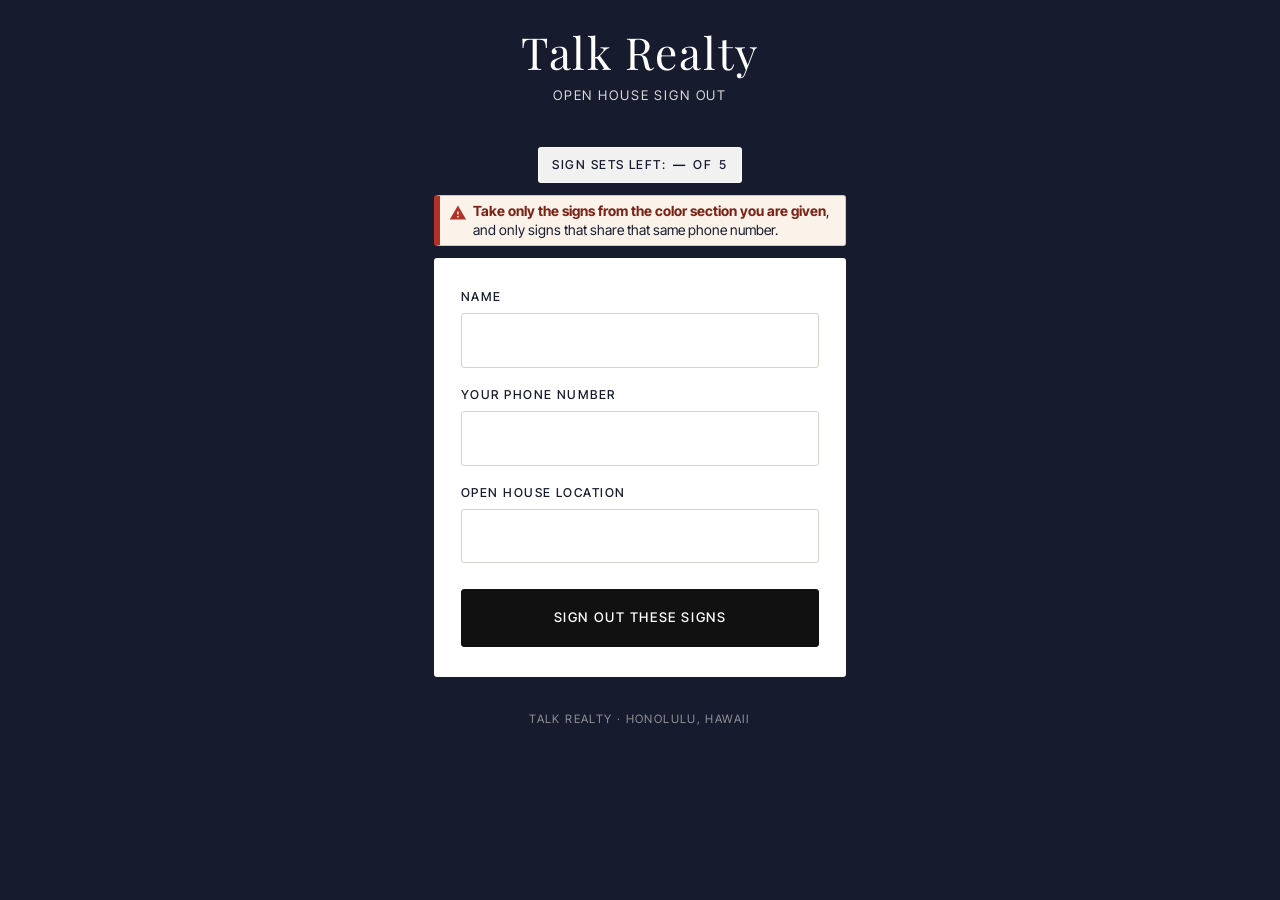
==== site/open-house-sign-out-sheet/index.html @ 8fc79e6e "Calm the sign-out page: no placeholder video, a static form card, a compact warning, and a test coun" ====
<!DOCTYPE html>
<html lang="en">
<head>
  <meta charset="utf-8">
  <meta name="viewport" content="width=device-width, initial-scale=1">
  <title>Talk Realty Open House Sign Out Sheet</title>
  <link rel="preconnect" href="https://fonts.googleapis.com">
  <link rel="preconnect" href="https://fonts.gstatic.com" crossorigin>
  <link rel="preload" as="style" href="https://fonts.googleapis.com/css2?family=Inter+Tight:wght@300;400;500;600;700&family=Playfair+Display:wght@400;500&display=swap">
  <link rel="stylesheet" href="https://fonts.googleapis.com/css2?family=Inter+Tight:wght@300;400;500;600;700&family=Playfair+Display:wght@400;500&display=swap">
  <link rel="stylesheet" href="styles.css">
</head>
<body>
  <div class="bg-stage" aria-hidden="true">
    <video id="bg-video" class="bg-video" muted loop playsinline preload="none"></video>
    <div class="bg-overlay"></div>
  </div>

  <div id="test-badge" class="test-badge hidden" hidden>TEST MODE</div>

  <header class="brand" id="page-header">
    <div class="brand-inner">
      <p class="wordmark">Talk Realty</p>
      <h1>Open House Sign Out</h1>
    </div>
  </header>

  <main class="wrap" id="page-main">
    <p id="sign-sets-left" class="sign-sets-left" aria-live="polite">
      Sign sets left: <strong id="sign-sets-left-count">—</strong> of <span id="sign-sets-left-total">5</span>
      <span id="sign-sets-none" class="sign-sets-none hidden">None left</span>
    </p>

    <div class="warning" role="alert">
      <svg class="warning-icon" viewBox="0 0 24 24" aria-hidden="true" focusable="false">
        <path fill="currentColor" d="M1 21h22L12 2 1 21zm12-3h-2v-2h2v2zm0-4h-2v-4h2v4z"/>
      </svg>
      <p><strong class="warning-key">Take only the signs from the color section you are given</strong>, and only signs that share that same phone number.</p>
    </div>

    <form id="sign-out-form" class="card" novalidate>
      <label for="agent-name">Name</label>
      <input id="agent-name" name="agent_name" type="text" autocomplete="name" required>

      <label for="agent-phone">Your Phone Number</label>
      <input id="agent-phone" name="agent_phone" type="tel" inputmode="tel" autocomplete="tel" required>

      <label for="address">Open house location</label>
      <input id="address" name="address" type="text" autocomplete="street-address" required>

      <button type="submit" class="primary" id="submit-btn">Sign out these signs</button>
      <div id="form-msg" class="msg hidden"></div>
    </form>

    <p id="test-reset-wrap" class="test-reset-wrap hidden">
      <a id="test-reset-link" href="?test=1&amp;reset=1">Reset test colors</a>
      so you can try again and see every color, then the all-out message.
    </p>

    <footer>Talk Realty · Honolulu, Hawaii</footer>
  </main>

  <div id="confirm-screen" class="confirm-screen hidden" hidden aria-live="polite">
    <div class="confirm-copy">
      <p id="confirm-line" class="confirm-line">Your open house signs are the ones under the <span id="confirm-color-name" class="confirm-color-name"></span> label.</p>
      <p id="confirm-number" class="confirm-number"></p>
      <p id="confirm-reset-wrap" class="confirm-reset-wrap hidden"><a id="confirm-reset-link" href="?test=1&amp;reset=1">Reset test colors</a></p>
    </div>
  </div>

  <div id="all-out" class="all-out hidden" hidden role="alert">
    <div class="all-out-inner">
      <p id="all-out-left" class="sign-sets-left is-zero">Sign sets left: 0 of 5</p>
      <p id="all-out-msg">All sign colors are currently signed out. Please call Christopher at Talk Realty.</p>
      <p id="all-out-reset-wrap" class="confirm-reset-wrap hidden"><a id="all-out-reset-link" href="?test=1&amp;reset=1">Reset test colors</a></p>
    </div>
  </div>

  <script src="config.js"></script>
  <script src="app.js"></script>
  <script>SignOutSheet.initSignOut();</script>
</body>
</html>
---- site/open-house-sign-out-sheet/styles.css ----
/* Talk Realty Open House Sign Out Sheet
   Blend: Compass-like clean professionalism + Hawaii luxury serif/sans pairing.
   Title serif (Playfair Display 400, restrained). UI sans (Inter Tight).
   Palette drawn from navy #161b2e, near-black, white, and a quiet gold accent.
   No copied assets or logos. */
:root {
  --navy: #161b2e;
  --ink: #161b2e;
  --black: #111111;
  --gold: #c5a35a;
  --muted: #6b675f;
  --line: #d8d3c8;
  --cream: #f7f4ee;
  --white: #ffffff;
  --warn-bg: #fbf3ea;
  --warn-ink: #7a2418;
  --warn-edge: #b13228;
  --radius: 3px;
  --overlay: rgba(22, 27, 46, 0.58);
  --sans: "Inter Tight", "Helvetica Neue", Helvetica, Arial, sans-serif;
  --serif: "Playfair Display", Georgia, "Times New Roman", serif;
}
* { box-sizing: border-box; }
html, body {
  margin: 0;
  padding: 0;
  min-height: 100%;
  background: var(--navy);
  color: var(--ink);
  font-family: var(--sans);
  font-size: 17px;
  font-weight: 400;
  line-height: 1.5;
}
body {
  min-height: 100vh;
  position: relative;
}

.bg-stage {
  position: fixed;
  inset: 0;
  z-index: 0;
  overflow: hidden;
  background: var(--navy);
  pointer-events: none;
}
.bg-poster,
.bg-video {
  position: absolute;
  inset: 0;
  width: 100%;
  height: 100%;
  object-fit: cover;
  object-position: center;
}
.bg-video {
  opacity: 0;
  transition: opacity 0.6s ease;
}
.bg-video.is-on { opacity: 1; }
.bg-overlay {
  position: absolute;
  inset: 0;
  background: var(--overlay);
}

header.brand,
main.wrap,
.test-badge {
  position: relative;
  z-index: 1;
}

header.brand {
  padding: 1.6rem 1.15rem 0.2rem;
  text-align: center;
  background: transparent;
  color: var(--cream);
}
.brand-inner { max-width: 28rem; margin: 0 auto; }
.wordmark {
  margin: 0;
  font-family: var(--serif);
  font-weight: 400;
  font-size: clamp(2rem, 7vw, 2.6rem);
  letter-spacing: 0.04em;
  line-height: 1.15;
  color: #ffffff;
}
header.brand h1 {
  margin: 0.55rem 0 0;
  font-family: var(--sans);
  font-size: 0.78rem;
  font-weight: 400;
  letter-spacing: 0.14em;
  text-transform: uppercase;
  color: rgba(247, 244, 238, 0.88);
  line-height: 1.3;
}

.wrap {
  max-width: 26.5rem;
  margin: 0 auto;
  padding: 1.15rem 1.15rem 2.75rem;
}

.sign-sets-left {
  display: flex;
  align-items: center;
  justify-content: center;
  flex-wrap: wrap;
  gap: 0.25rem 0.4rem;
  width: fit-content;
  max-width: 100%;
  margin: 1.15rem auto 0;
  padding: 0.45rem 0.8rem;
  background: rgba(255, 255, 255, 0.94);
  color: var(--navy);
  border: 1px solid rgba(255, 255, 255, 0.7);
  border-radius: var(--radius);
  font-family: var(--sans);
  font-weight: 500;
  font-size: 0.72rem;
  letter-spacing: 0.12em;
  text-transform: uppercase;
  text-align: center;
}
.sign-sets-left.is-zero {
  background: var(--navy);
  color: var(--white);
  border-color: rgba(255, 255, 255, 0.35);
}
.sign-sets-none {
  display: inline;
  margin-left: 0.15rem;
  font-weight: 600;
  letter-spacing: 0.12em;
  text-transform: uppercase;
  font-size: 0.95em;
}
.sign-sets-none.hidden { display: none; }

.warning {
  display: flex;
  gap: 0.4rem;
  align-items: flex-start;
  background: var(--warn-bg);
  border: 1px solid #e3c4a4;
  border-left: 6px solid var(--warn-edge);
  border-radius: var(--radius);
  padding: 0.4rem 0.6rem 0.4rem 0.5rem;
  margin: 0.7rem 0;
}
.warning-icon {
  flex: 0 0 1.05rem;
  width: 1.05rem;
  height: 1.05rem;
  color: var(--warn-edge);
  margin-top: 0.12rem;
}
.warning p {
  margin: 0;
  flex: 1;
  min-width: 0;
  color: var(--ink);
  font-size: 0.82rem;
  line-height: 1.3;
  font-weight: 400;
}
.warning-key {
  font-weight: 700;
  color: var(--warn-ink);
}

.card {
  background: var(--white);
  border: 1px solid rgba(255, 255, 255, 0.85);
  border-radius: var(--radius);
  padding: 1.5rem 1.25rem 1.55rem;
  margin: 0.15rem 0 1rem;
}
@media (min-width: 640px) {
  .card { padding: 1.7rem 1.5rem 1.75rem; }
}

label {
  display: block;
  font-family: var(--sans);
  font-weight: 500;
  font-size: 0.72rem;
  letter-spacing: 0.12em;
  text-transform: uppercase;
  color: var(--navy);
  margin: 1.05rem 0 0.4rem;
}
label:first-of-type { margin-top: 0; }
input, select, button, textarea { font: inherit; width: 100%; }
input, select {
  background: var(--white);
  color: var(--ink);
  border: 1px solid var(--line);
  border-radius: var(--radius);
  padding: 0.8rem 0.85rem;
  min-height: 3.15rem;
  font-weight: 400;
  letter-spacing: 0.01em;
  transition: border-color 0.15s ease;
}
input:focus, select:focus {
  outline: none;
  border-color: var(--navy);
}

button.primary, button.secondary {
  margin-top: 1.5rem;
  min-height: 3.4rem;
  font-family: var(--sans);
  font-weight: 500;
  font-size: 0.78rem;
  letter-spacing: 0.12em;
  text-transform: uppercase;
  border-radius: var(--radius);
  cursor: pointer;
}
button.primary {
  background: var(--black);
  color: var(--white);
  border: 1px solid var(--black);
  transform: translateY(0);
  transition: background 0.15s ease, transform 0.08s ease;
}
button.primary:hover { background: #000000; }
button.primary:active { transform: translateY(1px); }
button.secondary {
  background: transparent;
  color: var(--navy);
  border: 1px solid var(--navy);
}
button:disabled { opacity: 0.55; cursor: default; transform: none; }

.msg {
  margin: 0.85rem 0 0;
  padding: 0.7rem 0.8rem;
  border: 1px solid var(--line);
  border-radius: var(--radius);
  background: var(--white);
  font-size: 0.95rem;
}
.msg.error { border-color: #8a3b2b; color: #6a2a1e; }
.msg.ok { border-top: 1px solid var(--navy); }
.hidden { display: none; }

.test-reset-wrap {
  margin: 0.5rem 0 0;
  color: rgba(247, 244, 238, 0.78);
  font-size: 0.88rem;
  text-align: center;
  font-weight: 300;
}
.test-reset-wrap a,
.confirm-reset-wrap a { font-weight: 600; }
.test-reset-wrap a { color: #ffffff; }

footer {
  margin-top: 2rem;
  color: rgba(247, 244, 238, 0.55);
  font-size: 0.68rem;
  font-weight: 400;
  text-align: center;
  letter-spacing: 0.12em;
  text-transform: uppercase;
}
footer .credit {
  display: block;
  margin-top: 0.35rem;
  letter-spacing: 0.08em;
  text-transform: none;
  font-size: 0.7rem;
  opacity: 0.85;
}
a { color: var(--navy); }

.test-badge {
  position: fixed;
  top: 0.7rem;
  right: 0.7rem;
  z-index: 400;
  background: transparent;
  color: #ffffff;
  font-size: 0.62rem;
  font-weight: 500;
  letter-spacing: 0.14em;
  text-transform: uppercase;
  padding: 0.28rem 0.5rem;
  border: 1px solid rgba(255, 255, 255, 0.7);
  border-radius: var(--radius);
}

/* Color reveal: restrained Playfair line, high-contrast, no gimmicky glow. */
.confirm-screen {
  position: fixed;
  inset: 0;
  z-index: 200;
  display: flex;
  align-items: center;
  justify-content: center;
  padding: 1.25rem;
  background: var(--fill-color, #161b2e);
  color: var(--fill-text, #ffffff);
  opacity: 0;
  transition: opacity 1.8s ease;
}
.confirm-screen.hidden { display: none; }
.confirm-screen.lit { opacity: 1; }
.confirm-copy {
  position: relative;
  text-align: center;
  max-width: min(22rem, 92vw);
  opacity: 0;
  transform: scale(0.985);
  transition: opacity 0.7s ease 1.35s, transform 0.7s ease 1.35s;
}
.confirm-screen.lit .confirm-copy,
.confirm-screen.ready .confirm-copy {
  opacity: 1;
  transform: scale(1);
}
.confirm-line {
  margin: 0;
  font-family: var(--serif);
  font-weight: 400;
  font-size: clamp(1.65rem, 5.8vw, 2.85rem);
  line-height: 1.28;
  letter-spacing: 0.02em;
}
.confirm-color-name {
  font-weight: 500;
  letter-spacing: 0.06em;
  text-transform: uppercase;
}
.confirm-number {
  margin: 0.9rem 0 0;
  font-family: var(--sans);
  font-size: 0.8rem;
  font-weight: 400;
  letter-spacing: 0.12em;
  text-transform: uppercase;
  line-height: 1.3;
  opacity: 0.92;
}
.confirm-reset-wrap {
  margin: 1.4rem 0 0;
  font-family: var(--sans);
  font-size: 0.78rem;
  font-weight: 500;
  letter-spacing: 0.12em;
  text-transform: uppercase;
}
.confirm-reset-wrap a { color: inherit; }

.all-out {
  position: fixed;
  inset: 0;
  z-index: 200;
  display: flex;
  align-items: center;
  justify-content: center;
  padding: 1.5rem;
  background: rgba(22, 27, 46, 0.72);
  color: var(--ink);
}
.all-out.hidden { display: none; }
.all-out-inner {
  max-width: 20rem;
  text-align: center;
  background: var(--cream);
  border: 1px solid var(--line);
  border-radius: var(--radius);
  padding: 1.6rem 1.3rem;
}
.all-out .sign-sets-left { margin: 0 auto 1rem; }
.all-out p {
  margin: 0;
  text-align: center;
  font-family: var(--serif);
  font-size: clamp(1.2rem, 3.6vw, 1.7rem);
  font-weight: 400;
  line-height: 1.4;
  color: var(--navy);
  letter-spacing: 0.02em;
}
.all-out p.confirm-reset-wrap {
  margin-top: 1.15rem;
  font-family: var(--sans);
  font-size: 0.78rem;
  font-weight: 500;
  letter-spacing: 0.12em;
  text-transform: uppercase;
}

@media (max-width: 430px) {
  header.brand { padding-top: 1.35rem; }
  .wrap { padding: 0.85rem 1.05rem 2.25rem; }
  .warning { margin: 0.6rem 0; }
  .card { padding: 1.25rem 1.1rem 1.35rem; }
  label { margin-top: 0.9rem; }
  input, select { min-height: 3rem; }
  button.primary, button.secondary { margin-top: 1.25rem; min-height: 3.15rem; }
}

@media (prefers-reduced-motion: reduce) {
  .bg-video { display: none; }
  .confirm-screen,
  .confirm-copy,
  button.primary {
    transition: none;
  }
  .confirm-screen.lit,
  .confirm-screen.lit .confirm-copy,
  .confirm-screen.ready .confirm-copy {
    opacity: 1;
    transform: none;
  }
}
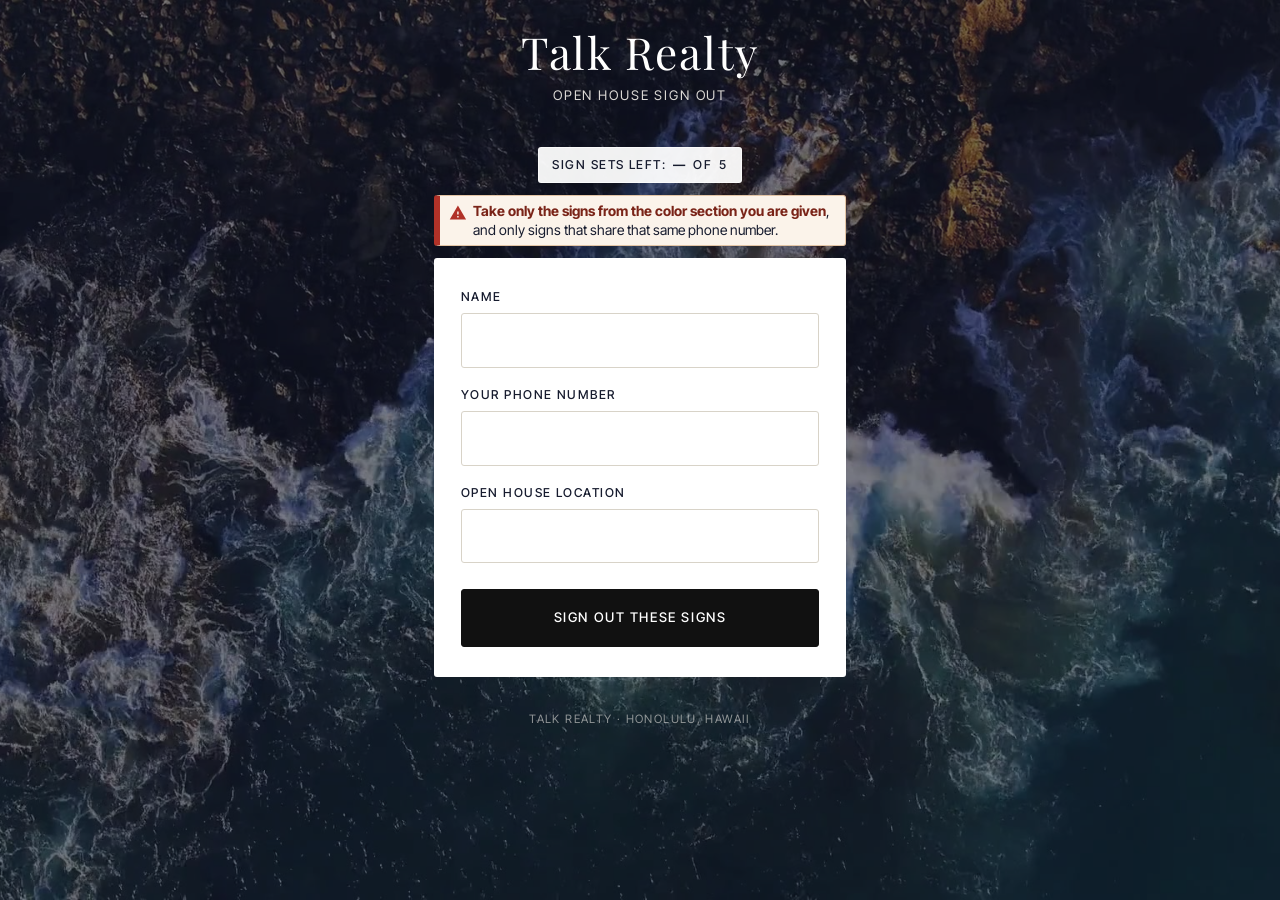
==== commit 855c36ed: "Add the sign-out page background video from Christopher's clip. The full-screen loop uses a 1080p de" ====
--- a/site/open-house-sign-out-sheet/index.html
+++ b/site/open-house-sign-out-sheet/index.html
@@ -12,7 +12,8 @@
 </head>
 <body>
   <div class="bg-stage" aria-hidden="true">
-    <video id="bg-video" class="bg-video" muted loop playsinline preload="none"></video>
+    <img id="bg-poster" class="bg-poster" alt="">
+    <video id="bg-video" class="bg-video" muted autoplay loop playsinline preload="none"></video>
     <div class="bg-overlay"></div>
   </div>
 
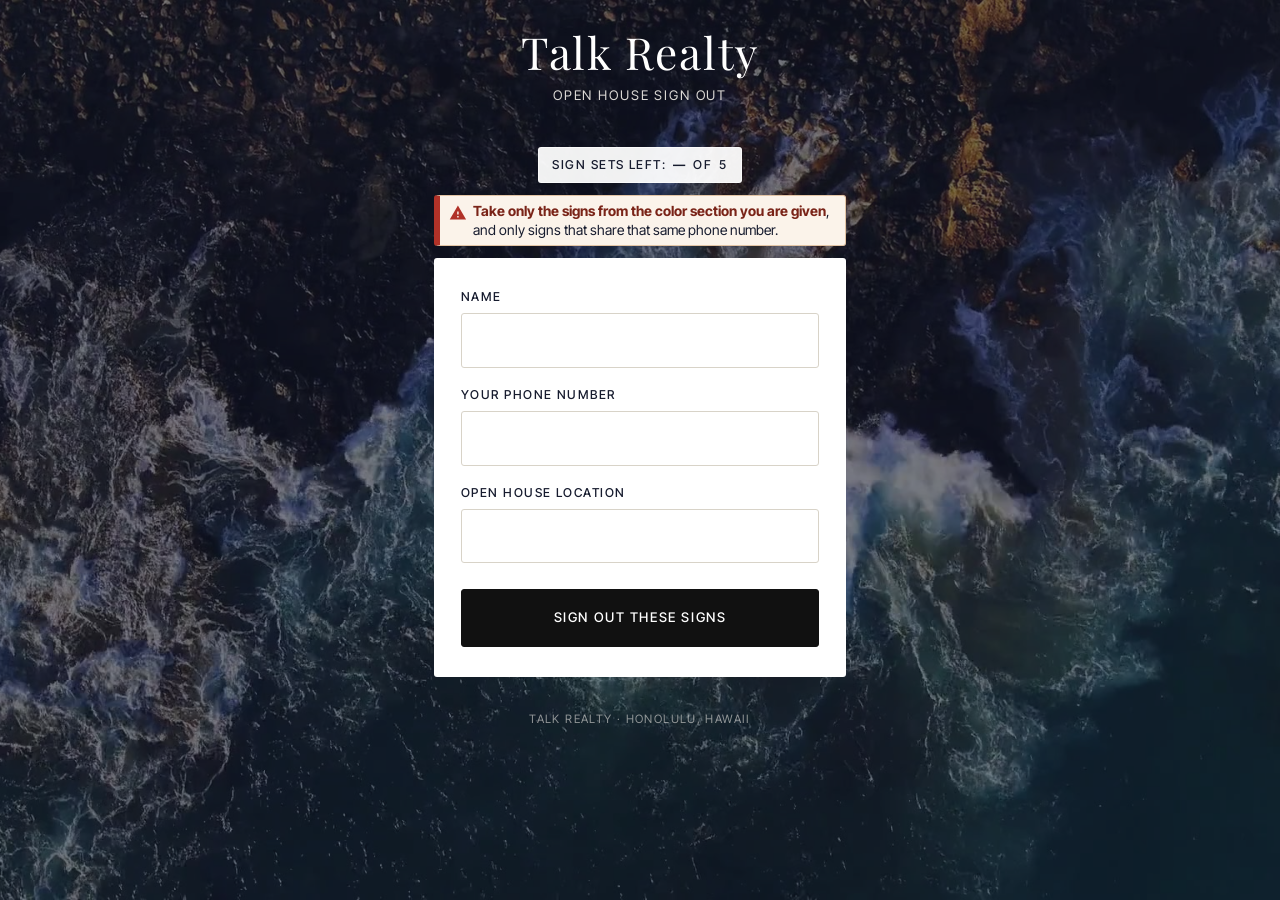
==== commit 762a5122: "Show a frosted overlay over the form when no sign colors are left. The form stays visible but disabl" ====
--- a/site/open-house-sign-out-sheet/index.html
+++ b/site/open-house-sign-out-sheet/index.html
@@ -6,8 +6,8 @@
   <title>Talk Realty Open House Sign Out Sheet</title>
   <link rel="preconnect" href="https://fonts.googleapis.com">
   <link rel="preconnect" href="https://fonts.gstatic.com" crossorigin>
-  <link rel="preload" as="style" href="https://fonts.googleapis.com/css2?family=Inter+Tight:wght@300;400;500;600;700&family=Playfair+Display:wght@400;500&display=swap">
-  <link rel="stylesheet" href="https://fonts.googleapis.com/css2?family=Inter+Tight:wght@300;400;500;600;700&family=Playfair+Display:wght@400;500&display=swap">
+  <link rel="preload" as="style" href="https://fonts.googleapis.com/css2?family=Inter+Tight:wght@300;400;500;600;700&family=Playfair+Display:wght@400;500;600&display=swap">
+  <link rel="stylesheet" href="https://fonts.googleapis.com/css2?family=Inter+Tight:wght@300;400;500;600;700&family=Playfair+Display:wght@400;500;600&display=swap">
   <link rel="stylesheet" href="styles.css">
 </head>
 <body>
@@ -39,23 +39,31 @@
       <p><strong class="warning-key">Take only the signs from the color section you are given</strong>, and only signs that share that same phone number.</p>
     </div>
 
-    <form id="sign-out-form" class="card" novalidate>
-      <label for="agent-name">Name</label>
-      <input id="agent-name" name="agent_name" type="text" autocomplete="name" required>
+    <div class="form-stage" id="form-stage">
+      <form id="sign-out-form" class="card" novalidate>
+        <label for="agent-name">Name</label>
+        <input id="agent-name" name="agent_name" type="text" autocomplete="name" required>
 
-      <label for="agent-phone">Your Phone Number</label>
-      <input id="agent-phone" name="agent_phone" type="tel" inputmode="tel" autocomplete="tel" required>
+        <label for="agent-phone">Your Phone Number</label>
+        <input id="agent-phone" name="agent_phone" type="tel" inputmode="tel" autocomplete="tel" required>
 
-      <label for="address">Open house location</label>
-      <input id="address" name="address" type="text" autocomplete="street-address" required>
+        <label for="address">Open house location</label>
+        <input id="address" name="address" type="text" autocomplete="street-address" required>
 
-      <button type="submit" class="primary" id="submit-btn">Sign out these signs</button>
-      <div id="form-msg" class="msg hidden"></div>
-    </form>
+        <button type="submit" class="primary" id="submit-btn">Sign out these signs</button>
+        <div id="form-msg" class="msg hidden"></div>
+      </form>
+      <div id="all-out" class="all-out-overlay hidden" hidden role="alert" aria-live="polite">
+        <div class="all-out-copy">
+          <p id="all-out-msg" class="all-out-title">All open house signs are currently out</p>
+          <p class="all-out-sub">None are available right now. Please check back later.</p>
+        </div>
+      </div>
+    </div>
 
     <p id="test-reset-wrap" class="test-reset-wrap hidden">
       <a id="test-reset-link" href="?test=1&amp;reset=1">Reset test colors</a>
-      so you can try again and see every color, then the all-out message.
+      so you can try again and see every color, then the all-out overlay.
     </p>
 
     <footer>Talk Realty · Honolulu, Hawaii</footer>
@@ -64,18 +72,13 @@
   <div id="confirm-screen" class="confirm-screen hidden" hidden aria-live="polite">
     <div class="confirm-copy">
       <p id="confirm-line" class="confirm-line">Your open house signs are the ones under the <span id="confirm-color-name" class="confirm-color-name"></span> label.</p>
-      <p id="confirm-number" class="confirm-number"></p>
-      <p id="confirm-reset-wrap" class="confirm-reset-wrap hidden"><a id="confirm-reset-link" href="?test=1&amp;reset=1">Reset test colors</a></p>
+      <p id="confirm-phone" class="confirm-phone">
+        <span id="confirm-number-label" class="confirm-number-label">Your open house signs phone number is</span>
+        <span id="confirm-number" class="confirm-number"></span>
+      </p>
     </div>
   </div>
 
-  <div id="all-out" class="all-out hidden" hidden role="alert">
-    <div class="all-out-inner">
-      <p id="all-out-left" class="sign-sets-left is-zero">Sign sets left: 0 of 5</p>
-      <p id="all-out-msg">All sign colors are currently signed out. Please call Christopher at Talk Realty.</p>
-      <p id="all-out-reset-wrap" class="confirm-reset-wrap hidden"><a id="all-out-reset-link" href="?test=1&amp;reset=1">Reset test colors</a></p>
-    </div>
-  </div>
 
   <script src="config.js"></script>
   <script src="app.js"></script>
--- a/site/open-house-sign-out-sheet/styles.css
+++ b/site/open-house-sign-out-sheet/styles.css
@@ -173,6 +173,11 @@
   color: var(--warn-ink);
 }
 
+.form-stage {
+  position: relative;
+  margin: 0.15rem 0 1rem;
+}
+.form-stage .card { margin: 0; }
 .card {
   background: var(--white);
   border: 1px solid rgba(255, 255, 255, 0.85);
@@ -316,7 +321,7 @@
 .confirm-copy {
   position: relative;
   text-align: center;
-  max-width: min(22rem, 92vw);
+  max-width: min(28rem, 92vw);
   opacity: 0;
   transform: scale(0.985);
   transition: opacity 0.7s ease 1.35s, transform 0.7s ease 1.35s;
@@ -339,15 +344,28 @@
   letter-spacing: 0.06em;
   text-transform: uppercase;
 }
+.confirm-phone {
+  margin: 1.15rem 0 0;
+}
+.confirm-number-label {
+  display: block;
+  margin: 0;
+  font-family: var(--serif);
+  font-weight: 400;
+  font-size: clamp(0.95rem, 2.6vw, 1.2rem);
+  line-height: 1.35;
+  letter-spacing: 0.02em;
+  opacity: 0.92;
+}
 .confirm-number {
-  margin: 0.9rem 0 0;
-  font-family: var(--sans);
-  font-size: 0.8rem;
-  font-weight: 400;
-  letter-spacing: 0.12em;
-  text-transform: uppercase;
-  line-height: 1.3;
-  opacity: 0.92;
+  display: block;
+  margin: 0.85rem 0 0;
+  font-family: var(--serif);
+  font-weight: 600;
+  /* Second-biggest line: about the headline size or slightly smaller. */
+  font-size: clamp(1.9rem, 8vw, 2.6rem);
+  line-height: 1.15;
+  letter-spacing: 0.08em;
 }
 .confirm-reset-wrap {
   margin: 1.4rem 0 0;
@@ -359,44 +377,45 @@
 }
 .confirm-reset-wrap a { color: inherit; }
 
-.all-out {
-  position: fixed;
+/* When no colors are left, the form stays visible under a frosted overlay. */
+.form-stage .all-out-overlay {
+  position: absolute;
   inset: 0;
-  z-index: 200;
+  z-index: 10;
   display: flex;
   align-items: center;
   justify-content: center;
-  padding: 1.5rem;
-  background: rgba(22, 27, 46, 0.72);
-  color: var(--ink);
-}
-.all-out.hidden { display: none; }
-.all-out-inner {
-  max-width: 20rem;
-  text-align: center;
-  background: var(--cream);
-  border: 1px solid var(--line);
-  border-radius: var(--radius);
-  padding: 1.6rem 1.3rem;
-}
-.all-out .sign-sets-left { margin: 0 auto 1rem; }
-.all-out p {
-  margin: 0;
-  text-align: center;
-  font-family: var(--serif);
-  font-size: clamp(1.2rem, 3.6vw, 1.7rem);
-  font-weight: 400;
+  padding: 1.4rem 1.2rem;
+  background: rgba(247, 244, 238, 0.66);
+  backdrop-filter: blur(12px) saturate(1.05);
+  -webkit-backdrop-filter: blur(12px) saturate(1.05);
+  border-radius: var(--radius);
+  color: var(--navy);
+  text-align: center;
+}
+.all-out-overlay.hidden { display: none; }
+#sign-out-form.is-locked,
+#sign-out-form.is-locked input,
+#sign-out-form.is-locked button {
+  pointer-events: none;
+}
+.all-out-copy { max-width: 18.5rem; }
+.all-out-title {
+  margin: 0;
+  font-family: var(--serif);
+  font-weight: 400;
+  font-size: clamp(1.45rem, 4.4vw, 1.9rem);
+  line-height: 1.28;
+  letter-spacing: 0.02em;
+}
+.all-out-sub {
+  margin: 0.7rem 0 0;
+  font-family: var(--serif);
+  font-weight: 400;
+  font-size: clamp(0.95rem, 2.6vw, 1.15rem);
   line-height: 1.4;
-  color: var(--navy);
   letter-spacing: 0.02em;
-}
-.all-out p.confirm-reset-wrap {
-  margin-top: 1.15rem;
-  font-family: var(--sans);
-  font-size: 0.78rem;
-  font-weight: 500;
-  letter-spacing: 0.12em;
-  text-transform: uppercase;
+  opacity: 0.88;
 }
 
 @media (max-width: 430px) {
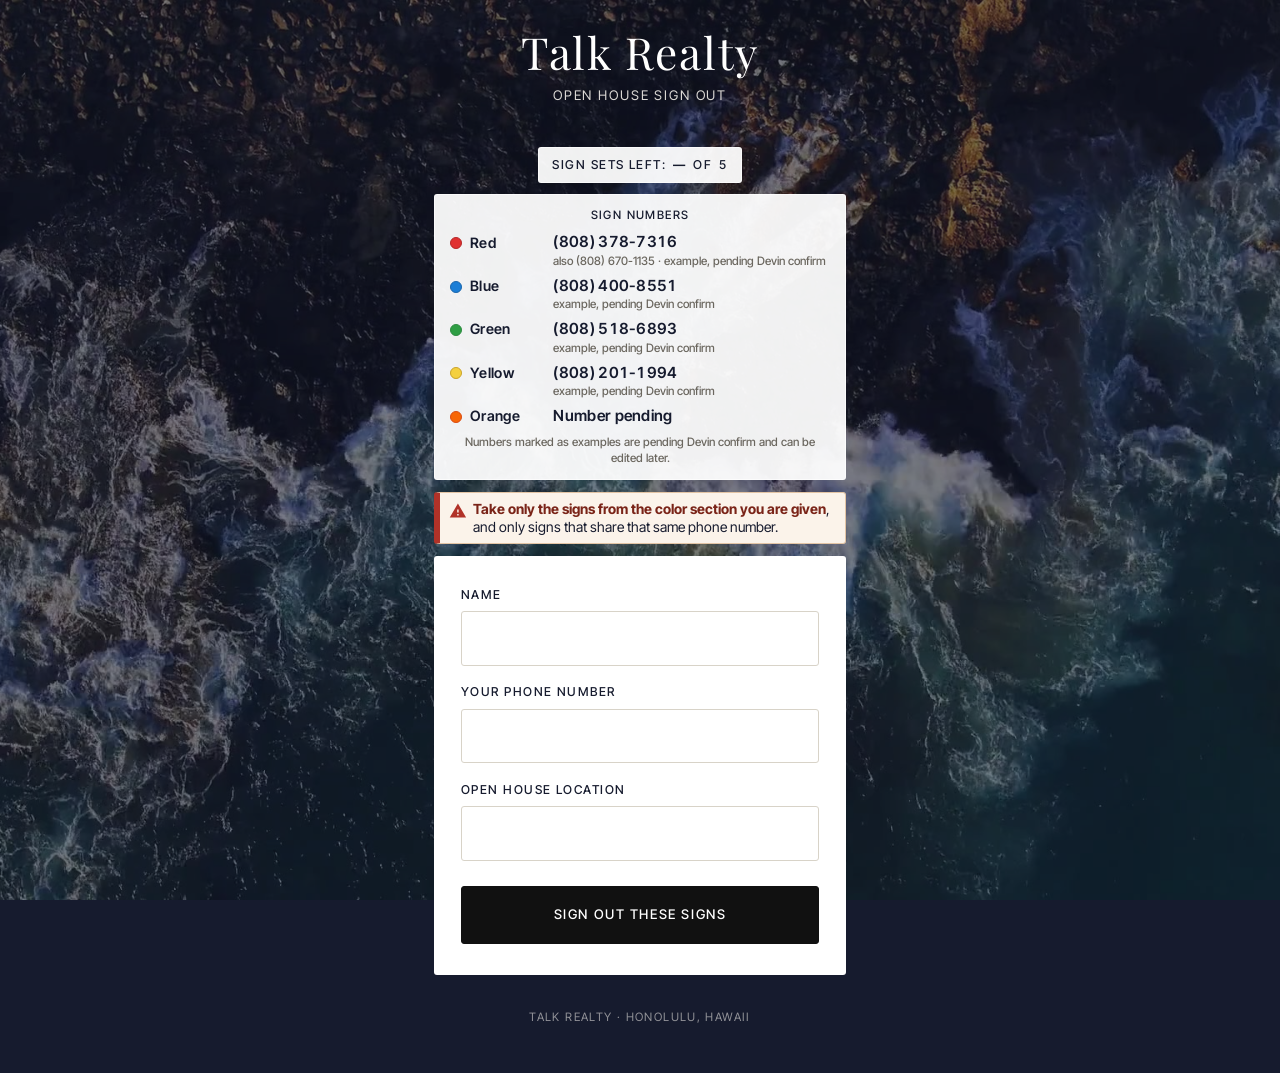
==== commit 08274ae3: "List each sign set with its phone number on the sign-out page. Blue, Green, and Yellow use the 2026 " ====
--- a/site/open-house-sign-out-sheet/index.html
+++ b/site/open-house-sign-out-sheet/index.html
@@ -31,6 +31,12 @@
       Sign sets left: <strong id="sign-sets-left-count">—</strong> of <span id="sign-sets-left-total">5</span>
       <span id="sign-sets-none" class="sign-sets-none hidden">None left</span>
     </p>
+
+    <section id="sign-list" class="sign-list" aria-label="Open house sign numbers">
+      <p class="sign-list-kicker">Sign numbers</p>
+      <ul id="sign-list-items" class="sign-list-items"></ul>
+      <p id="sign-list-note" class="sign-list-note hidden" hidden></p>
+    </section>
 
     <div class="warning" role="alert">
       <svg class="warning-icon" viewBox="0 0 24 24" aria-hidden="true" focusable="false">
@@ -75,6 +81,8 @@
       <p id="confirm-phone" class="confirm-phone">
         <span id="confirm-number-label" class="confirm-number-label">Your open house signs phone number is</span>
         <span id="confirm-number" class="confirm-number"></span>
+        <span id="confirm-alt" class="confirm-alt hidden" hidden></span>
+        <span id="confirm-example-note" class="confirm-example-note hidden" hidden></span>
       </p>
     </div>
   </div>
--- a/site/open-house-sign-out-sheet/styles.css
+++ b/site/open-house-sign-out-sheet/styles.css
@@ -141,6 +141,87 @@
 }
 .sign-sets-none.hidden { display: none; }
 
+.sign-list {
+  width: 100%;
+  margin: 0.65rem auto 0;
+  padding: 0.7rem 0.85rem 0.75rem;
+  background: rgba(255, 255, 255, 0.94);
+  color: var(--navy);
+  border: 1px solid rgba(255, 255, 255, 0.7);
+  border-radius: var(--radius);
+}
+.sign-list-kicker {
+  margin: 0 0 0.5rem;
+  font-family: var(--sans);
+  font-weight: 500;
+  font-size: 0.68rem;
+  letter-spacing: 0.12em;
+  text-transform: uppercase;
+  text-align: center;
+  color: var(--navy);
+}
+.sign-list-items {
+  list-style: none;
+  margin: 0;
+  padding: 0;
+  display: grid;
+  gap: 0.42rem;
+}
+.sign-list-item {
+  display: grid;
+  grid-template-columns: 0.7rem 4.4rem minmax(0, 1fr);
+  column-gap: 0.5rem;
+  align-items: start;
+}
+.sign-swatch {
+  width: 0.7rem;
+  height: 0.7rem;
+  margin-top: 0.28rem;
+  border-radius: 50%;
+  border: 1px solid rgba(22, 27, 46, 0.18);
+  flex-shrink: 0;
+}
+.sign-color-name {
+  font-family: var(--sans);
+  font-weight: 600;
+  font-size: 0.84rem;
+  letter-spacing: 0.02em;
+  line-height: 1.3;
+  padding-top: 0.06rem;
+}
+.sign-number-block {
+  min-width: 0;
+}
+.sign-number {
+  display: block;
+  font-family: var(--sans);
+  font-weight: 600;
+  font-size: 0.9rem;
+  letter-spacing: 0.02em;
+  line-height: 1.3;
+  font-variant-numeric: tabular-nums;
+}
+.sign-alt,
+.sign-example {
+  display: block;
+  margin: 0.08rem 0 0;
+  font-family: var(--sans);
+  font-weight: 500;
+  font-size: 0.68rem;
+  line-height: 1.3;
+  color: var(--muted);
+}
+.sign-list-note {
+  margin: 0.55rem 0 0;
+  text-align: center;
+  font-family: var(--sans);
+  font-weight: 500;
+  font-size: 0.68rem;
+  line-height: 1.35;
+  color: var(--muted);
+}
+.sign-list-note.hidden { display: none; }
+
 .warning {
   display: flex;
   gap: 0.4rem;
@@ -367,6 +448,28 @@
   line-height: 1.15;
   letter-spacing: 0.08em;
 }
+.confirm-alt {
+  display: block;
+  margin: 0.4rem 0 0;
+  font-family: var(--serif);
+  font-weight: 400;
+  font-size: clamp(0.95rem, 2.6vw, 1.15rem);
+  line-height: 1.3;
+  letter-spacing: 0.03em;
+  opacity: 0.9;
+}
+.confirm-example-note {
+  display: block;
+  margin: 0.55rem 0 0;
+  font-family: var(--sans);
+  font-weight: 500;
+  font-size: clamp(0.7rem, 2.1vw, 0.82rem);
+  line-height: 1.35;
+  letter-spacing: 0.04em;
+  opacity: 0.82;
+}
+.confirm-alt.hidden,
+.confirm-example-note.hidden { display: none; }
 .confirm-reset-wrap {
   margin: 1.4rem 0 0;
   font-family: var(--sans);
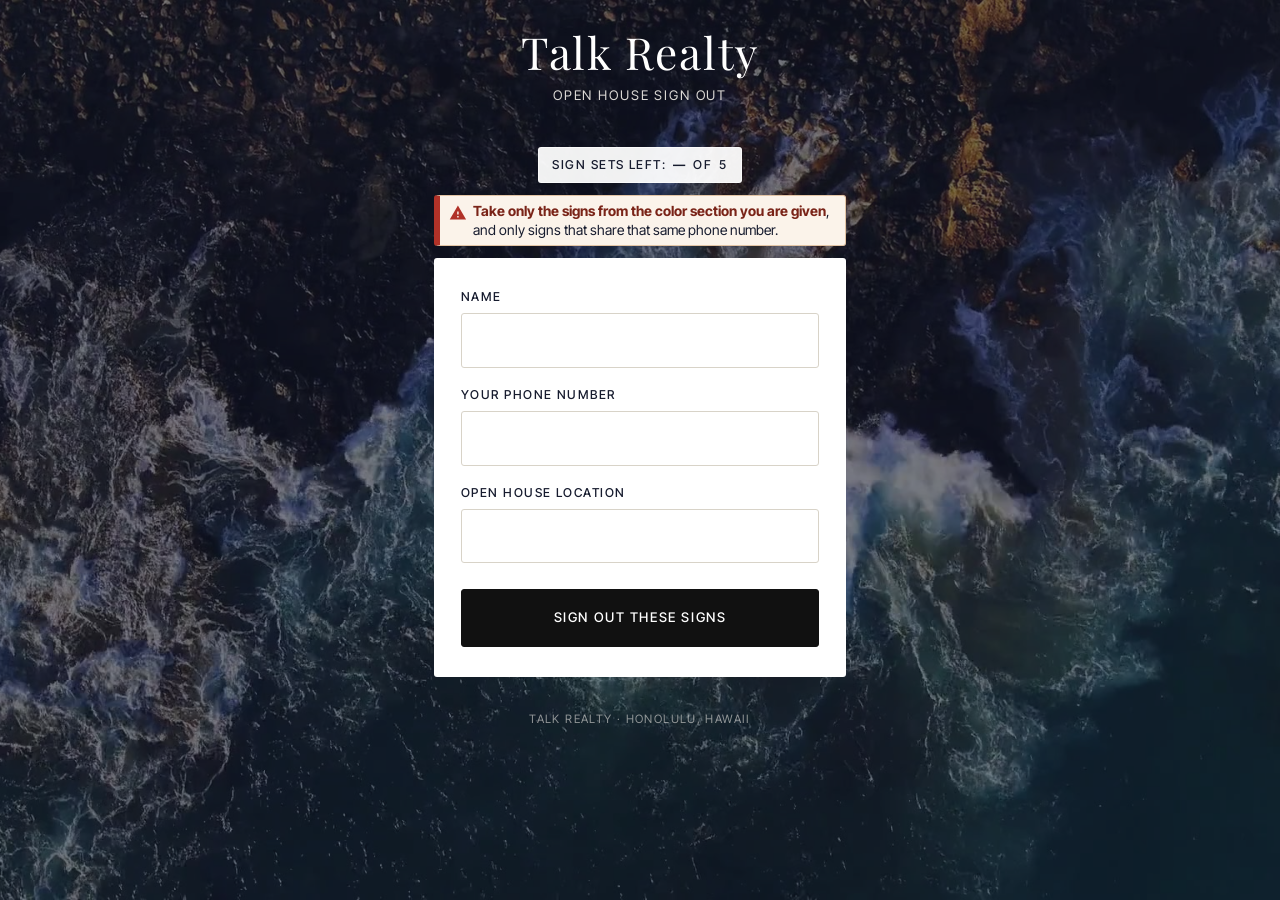
==== commit 33833e21: "Move sign phone numbers off the front page and onto the confirm screen. The public form no longer li" ====
--- a/site/open-house-sign-out-sheet/index.html
+++ b/site/open-house-sign-out-sheet/index.html
@@ -31,12 +31,6 @@
       Sign sets left: <strong id="sign-sets-left-count">—</strong> of <span id="sign-sets-left-total">5</span>
       <span id="sign-sets-none" class="sign-sets-none hidden">None left</span>
     </p>
-
-    <section id="sign-list" class="sign-list" aria-label="Open house sign numbers">
-      <p class="sign-list-kicker">Sign numbers</p>
-      <ul id="sign-list-items" class="sign-list-items"></ul>
-      <p id="sign-list-note" class="sign-list-note hidden" hidden></p>
-    </section>
 
     <div class="warning" role="alert">
       <svg class="warning-icon" viewBox="0 0 24 24" aria-hidden="true" focusable="false">
--- a/site/open-house-sign-out-sheet/styles.css
+++ b/site/open-house-sign-out-sheet/styles.css
@@ -141,87 +141,6 @@
 }
 .sign-sets-none.hidden { display: none; }
 
-.sign-list {
-  width: 100%;
-  margin: 0.65rem auto 0;
-  padding: 0.7rem 0.85rem 0.75rem;
-  background: rgba(255, 255, 255, 0.94);
-  color: var(--navy);
-  border: 1px solid rgba(255, 255, 255, 0.7);
-  border-radius: var(--radius);
-}
-.sign-list-kicker {
-  margin: 0 0 0.5rem;
-  font-family: var(--sans);
-  font-weight: 500;
-  font-size: 0.68rem;
-  letter-spacing: 0.12em;
-  text-transform: uppercase;
-  text-align: center;
-  color: var(--navy);
-}
-.sign-list-items {
-  list-style: none;
-  margin: 0;
-  padding: 0;
-  display: grid;
-  gap: 0.42rem;
-}
-.sign-list-item {
-  display: grid;
-  grid-template-columns: 0.7rem 4.4rem minmax(0, 1fr);
-  column-gap: 0.5rem;
-  align-items: start;
-}
-.sign-swatch {
-  width: 0.7rem;
-  height: 0.7rem;
-  margin-top: 0.28rem;
-  border-radius: 50%;
-  border: 1px solid rgba(22, 27, 46, 0.18);
-  flex-shrink: 0;
-}
-.sign-color-name {
-  font-family: var(--sans);
-  font-weight: 600;
-  font-size: 0.84rem;
-  letter-spacing: 0.02em;
-  line-height: 1.3;
-  padding-top: 0.06rem;
-}
-.sign-number-block {
-  min-width: 0;
-}
-.sign-number {
-  display: block;
-  font-family: var(--sans);
-  font-weight: 600;
-  font-size: 0.9rem;
-  letter-spacing: 0.02em;
-  line-height: 1.3;
-  font-variant-numeric: tabular-nums;
-}
-.sign-alt,
-.sign-example {
-  display: block;
-  margin: 0.08rem 0 0;
-  font-family: var(--sans);
-  font-weight: 500;
-  font-size: 0.68rem;
-  line-height: 1.3;
-  color: var(--muted);
-}
-.sign-list-note {
-  margin: 0.55rem 0 0;
-  text-align: center;
-  font-family: var(--sans);
-  font-weight: 500;
-  font-size: 0.68rem;
-  line-height: 1.35;
-  color: var(--muted);
-}
-.sign-list-note.hidden { display: none; }
-
 .warning {
   display: flex;
   gap: 0.4rem;
